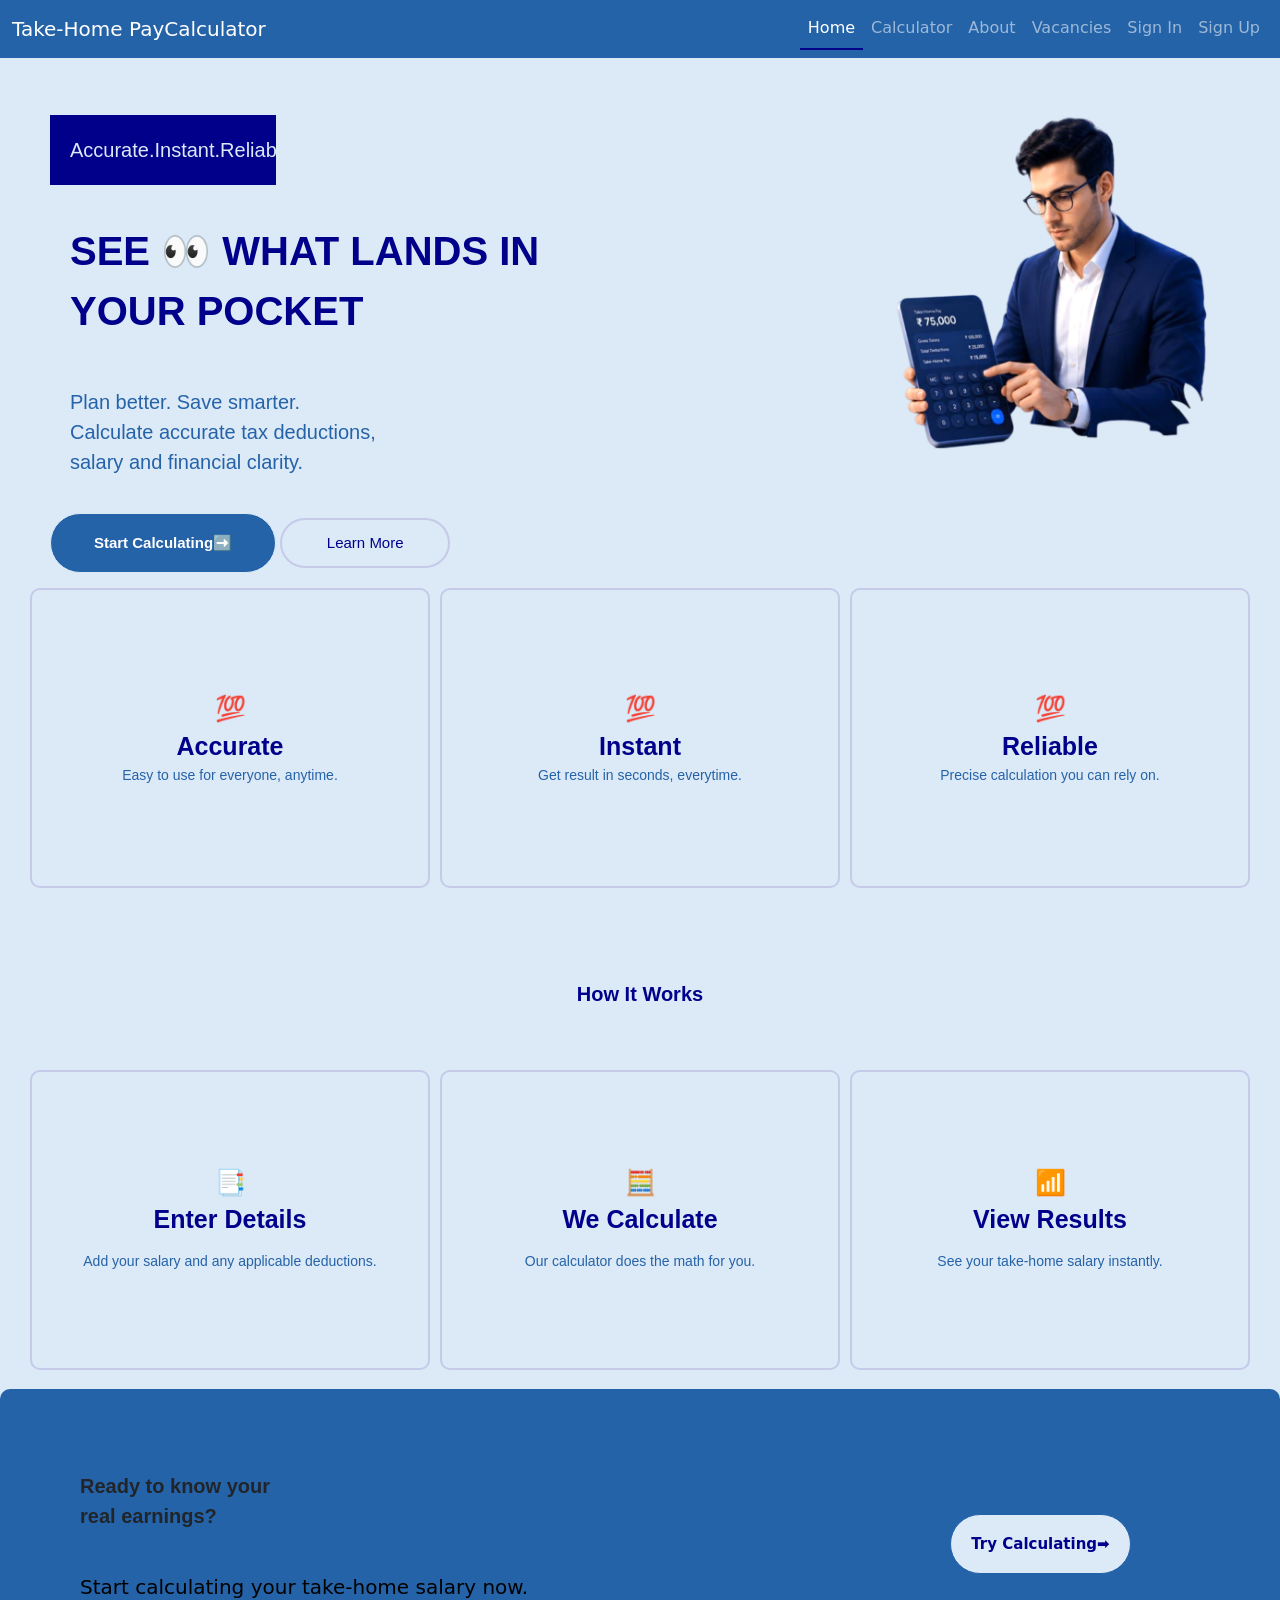
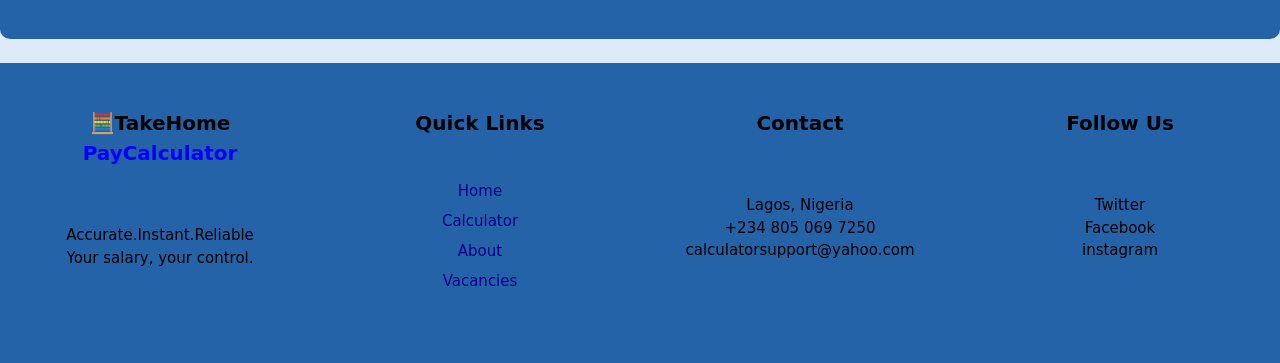
==== index.html @ af8a1afa "first commit" ====
<!doctype html>
<html lang="en">
  <head>
    <meta charset="UTF-8" />
    <meta name="viewport" content="width=device-width, initial-scale=1.0" />
    <title>Calculator</title>
   <link rel="stylesheet" href="css/bootstrap.css">
    <link rel="stylesheet" href="css/style.css" />
  </head>
  <body class="home-page">
    
    <nav class="navbar navbar-expand-lg sticky-top" style="background-color: #2563a8;" data-bs-theme="dark">
      <div class="container-fluid">
        <a class="navbar-brand" href="index.html">Take-Home PayCalculator</a>

        <button class="navbar-toggler" type="button" data-bs-toggle="collapse" data-bs-target="#navbarNavAltMarkup" aria-controls="navbarNavAltMarkup" aria-expanded="false" aria-label="Toggle navigation">
          <span class="navbar-toggler-icon"></span>
        </button>

        <div class="collapse navbar-collapse" id="navbarNavAltMarkup">
          <div class="navbar-nav ms-auto">
            <a class="nav-link active" aria-current="page" href="index.html" class="active">Home</a>
            <a class="nav-link" href="Calculator.html">Calculator</a>
            <a class="nav-link" href="About.html">About</a>
            <a class="nav-link" href="Vacancies.html">Vacancies</a>
            <a class="nav-link" data-bs-toggle="modal" data-bs-target="#signin">Sign In</a>
            <a class="nav-link" data-bs-toggle="modal" data-bs-target="#signup">Sign Up</a>
          </div>
        </div>
      </div>
    </nav>

    <!-- Modal 1 -->
    <div class="modal fade" id="signin" data-bs-backdrop="static" data-bs-keyboard="false" tabindex="-1" aria-labelledby="staticBackdropLabel" aria-hidden="true">
      <div class="modal-dialog modal-dialog-centered modal-lg modal-dialog-scrollable">
        <div class="modal-content">
          <div class="modal-header">
            <h1 class="modal-title fs-5" id="staticBackdropLabel">Sign In</h1>
            <button type="button" class="btn-close" data-bs-dismiss="modal" aria-label="Close"></button>
          </div>
          <div class="modal-body">
            <div class="login-container">
              <div class="video">
                <video autoplay muted loop playsinline>
                  <source src="/images/calculator-video.mp4" type="video/mp4" />
                </video>
              </div>
              <div class="login">
                <div class="texts">
                  <img
                    src="images/new-calculator.png"
                    style="height: 120px; display: block; width: 100px"
                    alt="Calculator image"
                  />
                  <h4 style="color: white; margin-top: -5px;">Welcome to our Platform!!!</h4>
                  
                  <input type="Email" placeholder="Email address" />
                  <input type="password" placeholder="password" />
                  <div class="remember">
                    <label><input type="checkbox"/>Remember me</label>
                    <a href="#">Forgot password</a>
                  </div>
                  <button style="width:100%;padding:9px; background-color: blue;border-radius:9px; border: 1px solid #000b2c; color: white; font-weight: bold;">Sign In</button>
                  <p style="color: gray; font-size: 13px; margin: 10px">OR</p>
                  <button style="background-color: #000b2c; color: white;border: 1px solid blue;border-radius: 9px;;
                padding:9px;">Continue with Google</button>
                  
                </div>
              </div>
            </div>
          </div>
        </div>
      </div>
    </div>
  
   <!-- modal 2 -->
<div class="modal fade" id="signup" data-bs-backdrop="static" data-bs-keyboard="false" tabindex="-1" aria-labelledby="staticBackdropLabel" aria-hidden="true">
      <div class="modal-dialog modal-dialog-centered modal-lg modal-dialog-scrollable">
        <div class="modal-content">
          <div class="modal-header">
            <h1 class="modal-title fs-5" id="staticBackdropLabel">Sign Up</h1>
            <button type="button" class="btn-close" data-bs-dismiss="modal" aria-label="Close"></button>
          </div>
          <div class="modal-body">
            <div class="login-container">
              <div class="video">
                <video autoplay muted loop playsinline>
                  <source src="images/calculator-video.mp4" type="video/mp4" />
                </video>
              </div>
              <div class="login">
                <div class="texts">
                  <img
                    src="images/new-calculator.png"
                    style="height: 120px; display: block; width: 100px"
                    alt="Calculator image"
                  />
                  <h4 style="color: white; margin-top: -5px;">Welcome to our Platform!!!</h4>
                  
                  <input type="text" placeholder="Username" />
                  <input type="Email" placeholder="Email" />
                  <input type="password" placeholder="Password">
                  <button style="width:100%;padding:9px; background-color: blue;border-radius:9px; border: 1px solid #000b2c; color: white; font-weight: bold;">Create an account</button>
                  
                </div>
              </div>
            </div>
          </div>
        </div>
      </div>
    </div>
<!-- modal 2 ends above -->

    <br />
    <div id="Home" class="main-container">
      <div class="main-one">
        <p style="background-color:darkblue; color:#dce9f7;; width: 40%">
          Accurate.Instant.Reliable
        </p>
        <p style="font-size: 40px; color:darkblue; font-weight: bolder; text-align: left;">
          SEE 👀 WHAT LANDS IN YOUR POCKET
        </p>
        <p style="color:#2563a8;text-align:left; font-size:20px; margin-top:-10px;">
          Plan better. Save smarter. <br />Calculate accurate tax deductions,
          <br />
          salary and financial clarity.
        </p>
        <button type="submit" style="background-color:#2563a8; font-weight:bold; height:60px; width:40%;border-radius:30px; border: 1px solid#dce9f7;font-size: 15px;">
<a href="Calculator.html" style="color: white;">Start Calculating➡️</a>        </button>
        <button style="background-color:#dce9f7; border-radius:30px; height:50px;width:30%; border:2px solid #c5cae9;  font-size:15px;
" ><a href="About.html" style="color: darkblue;">Learn More</a></button>
      </div>
      <div class="main-two">
        <img src="images/calculatorman.png" width="100%" height="400px" alt="picture of a calculator" />
      </div>
    </div>
  <br><br>
    <!-- second griding -->
    <div class="carrier">
      <div class="Accurate">
        💯
        <div style="font-weight: bolder">Accurate</div>
        <div style="color:#2563a8; font-size:14px;">
          Easy to use for everyone, anytime.
      </div>
      </div>
      <div class="Accurate">
        💯 <div style="font-weight: bolder">Instant</div><div style="color:#2563a8;font-size:14px;">Get result
        in seconds, everytime.</div>
      </div>
      <div class="Accurate">
        💯<div style="font-weight: bolder">Reliable</div>
        <div style="color:#2563a8;font-size:14px;">
          Precise
        calculation you can rely on.
      </div>
      </div>
    </div>
    <!-- third griding -->
     <br><br><br><br>
    <p
      style="
        text-align: center;
        font-weight: bolder;
        font-family: Arial, sans-serif;
        color: darkblue;
      "
    >
      How It Works
    </p>
    <div class="carriage">
      <div class="Enter">
        📑<br /><span style="font-weight: bolder">Enter Details</span> <br /><span style="color:#2563a8;font-size:14px;">Add
        your salary and any applicable deductions.</span>
      </div>
      <div class="Enter">
        🧮<br /><span style="font-weight: bolder">We Calculate</span> <br />
        <span style="color:#2563a8;font-size:14px;">Our calculator does the math for you.</span>
      </div>
      <div class="Enter">
        📶<br /><span style="font-weight: bolder">View Results</span><br />
        <span style="color:#2563a8;font-size:14px;">See your take-home salary instantly.</span>
      </div>
    </div>
    <br />
    <!-- fourth griding -->
    <div class="fourth">
      <div class="Ready">
        <p
          style="
            font-weight: bold;
            text-align: left;
            font-size: 20px;
            font-family: Arial, sans-serif;
            margin-inline-start: 30px;
          "
        >Ready to know your <br>
          real earnings?
        </p><p style="color: black; text-align: center;text-align: left;margin-top: -15px; margin-inline-start:30px;">Start calculating your take-home salary now.</p>
      </div>
      <div>
        <button
          type="submit"
          style="
            color:#2563a8;
            background-color:#dce9f7;;
            border-radius: 35px;
            height:60px;
            width:40%;
            font-size: 15px;
            margin-top:100px;
            margin-inline-start: 300px;
            font-weight: bold;
            border: 1px solid #2563a8;
        
          "
        >
          <a href="Calculator.html">Try Calculating➡️</a>
        </button>
      </div>
    </div>
    <br />
    <!-- last for homepage -->
    <div class="last">
      <div class="last-one">
        <p style="font-weight:bold;">🧮TakeHome <span style="color: blue; font-weight: bold;">PayCalculator</span></p>
        <p style="font-size:15px;">Accurate.Instant.Reliable <br />Your salary, your control.</p>
      </div>
      <div class="last-one">
        <p style="font-weight: bold;">Quick Links</p>
        <span><a style="font-weight: lighter; font-size: 15px;" href="Home.html">Home</a><br />
        <a style="font-weight: lighter; font-size: 15px;" href="Calculator.html">Calculator</a><br>
        <a style="font-weight: lighter;font-size: 15px;" href="About.html">About</a> <br>
        <a style="font-weight: lighter; font-size: 15px;" href="Vacancies.html">Vacancies</a>
      </div>
      <div class="last-one">
        <p style="font-weight: bold;">Contact</p>
        <p style="font-size:15px;">Lagos, Nigeria <br />+234 805 069 7250 <br> calculatorsupport@yahoo.com</p>
      </div>
      <div class="last-one"><p style="font-weight:bolder;">Follow Us <br></p>
      <p style="font-size: 15px;">Twitter <br>Facebook <br> instagram</p></div>
    </div>

    <script src="js/bootstrap.js"></script>
  </body>
</html>
---- css/style.css ----
.home-page {
  background-color: #dce9f7;
}
.header {
  padding: 5px 0;
  align-items: center;
  border: 1px solid lightgray;
  border-top: 1px;
  border-left: 1px;
  border-right: 1px;
}
.nav-container {
  display: flex;
}
.home {
  font-size: bold;
  font-family: Arial, sans-serif;
  color: darkblue;
  padding: 25px;
}
.link-gang {
  list-style: none;
  display: flex;
  gap: 30px;
  margin-top: 0;
  margin-left: auto;
  font-family: Arial, sans-serif;
  font-weight: bolder;
  font-size: 20px;
  padding: 25px;
}
a {
  text-decoration: none;
  color: darkblue;
}
.main-container {
  display: flex;
  margin-top: -17px;
  padding: 25px;
}
.main-one {
  height: 400px;
  width: 50%;
  font-family: Arial, Helvetica, sans-serif;
  text-align: left;
  padding: 25px;
}
.main-two {
  width: 50%;
  height: 400px;
  align-content: center;
  display: flex;
  justify-content: center;
  border-top-left-radius: 800px;
  border-bottom-left-radius: 800px;
  margin-top: -20px;
  padding: 25px;
}
.carrier {
  height: 300px;
  width: 100%;
  display: flex;
  text-align: center;
  padding: 25px;
  font-size: 25px;
}
.Accurate {
  height: 300px;
  width: 33%;
  margin-inline: 5px;
  border-radius: 10px;
  font-family: Arial, sans-serif;
  border: 2px solid #c5cae9;
  color: darkblue;
  align-content: center;
}
.carriage {
  height: 300px;
  width: 100%;
  display: flex;
  text-align: center;
  padding: 25px;
  font-size: 25px;
}
.Enter {
  height: 300px;
  width: 33%;
  margin-inline: 5px;
  font-family: Arial, sans-serif;
  border-radius: 10px;
  border: 2px solid #c5cae9;
  color: darkblue;
  align-content: center;
}
.fourth {
  height: 250px;
  width: 100%;
  background-color: #2563a8;
  display: flex;
  border-radius: 10px;
  padding: 25px;
  margin-top: 20px;
}
.Ready {
  height: 250px;
  width: 50%;
  margin-inline: 5px;
  text-align: center;
  margin: 5px;
  align-content: center;
}
.last {
  height: 300px;
  width: 100%;
  display: flex;
  text-align: center;
}
.last-one {
  height: 300px;
  width: 25%;
  background-color: #2563a8;
  color: black;
  padding: 25px;
  font-size: 20px;
}
/* calculator */
.calculator-page {
  background-color: #0a1628;
  background-image:
    radial-gradient(
      ellipse 80% 60% at 20% 10%,
      rgba(26, 86, 219, 0.35) 0%,
      transparent 60%
    ),
    radial-gradient(
      ellipse 60% 50% at 80%,
      rgba(59, 130, 246, 0.2) 0%,
      transparent 55%
    ),
    radial-gradient(
      ellipse 40% 40% at 50%,
      rgba(13, 45, 107, 0.8) 0%,
      transparent 70%
    );
}
.cal {
  background-color: darkblue;
  display: flex;
}
.page-two {
  width: 100%;
  color: white;
  text-align: center;
  font-weight: bolder;
}
.details {
  font-family: Arial, Helvetica, sans-serif;
  text-align: center;
}
.form-group {
  margin-bottom: 20px;
  width: 90%;
  margin: 45px;
}
.lab {
  font-weight: bold;
  color: gray;
  
}
input {
  padding: 20px;
  border: 1px solid #ccc;
  border-radius: 5px;
  font-size: 16px;
  background-color: lightgray;
  margin-top: 20px;
}
/* results */
.results {
  background-color: #0d1f3c;
  border: 1px solid rgba(59, 130, 246, 0.3);
  margin-left: 30px;
  margin-right: 30px;
  justify-items: center;
  justify-self: center;
}
.sub {
  display: flex;
  text-align: center;
  font-weight: bold;
  font-family: Arial, sans-serif;
  color: white;
  font-weight: bold;
  margin: 20px;
}

.two {
  height: 50px;
  width: 50%;
  color: #ffd700;
}
/* About-page */
.About-page {
    background:
        radial-gradient(
            circle at 50% 55%,
            rgba(0, 92, 255, 0.45) 0%,
            rgba(0, 56, 168, 0.25) 30%,
            transparent 60%
        ),
        linear-gradient(
            135deg,
            #020024,
            #021B79,
            #0038A8
        );
}
.About-head {
  padding: 20px 0;
  align-items: center;
}
.aboutText {
  color: #d6e8ff;
  font-family: Arial, Helvetica, sans-serif;
}
.cont {
  display: flex;
}

.active {
  border-bottom: 2px solid darkblue;
}
p {
  text-align: center;
  font-weight: lighter;
  margin-top: auto;
  font-size: 20px;
  padding: 20px;
}

.How {
  height: 300px;
  width: 90%;
  display: flex;
  font-size: 20px;
  align-items: center;
  text-align: center;
  justify-self: center;
}
.process {
  height: 300px;
  width: 25%;
  color: #d6e8ff;
  border: 1px solid darkblue;
  align-content: center;
  border-radius: 25px;
}
.third-section{
  height: 300px;
  width:100%;
  display: flex;
  padding: 25px;
}
.who{
height: 300px;
width: 50%;
padding: 35px;
font-weight: bold;
padding: 25px;
color:#d6e8ff;
}
.aboutFinal{
  height: 100px;
  background-color:darkblue;
  width:100%;
  display: flex;
  
}
.aboutLast{
  height: 100px;
  width: 50%;
  color: #d6e8ff;
  padding: 25px;
  font-weight: bold;
  font-size:17px;
}
/* login-page */
.login-page {
  background-color: #dce9f7;
}
.login-container {
  height: 550px;
  width: 900px;
  max-width: 100%;
  display: flex;
  justify-content: center;
  align-items: center;
}
.video {
  height: 550px;
  width: 40%;
}
.video video {
  width: 100%;
  height: 100%;
  object-fit: cover;
}
.login {
  height: 550px;
  width: 60%;
  background-image: url("loginBackground.jpeg");
  display: flex;
  flex-direction: column;
  align-items: center;
  justify-content: flex-start;
}
.texts {
  height: auto;
  min-height: 400px;
  padding: 40px;
  width: 80%;
  margin: 20px auto;
  border-radius: 20px;
  border: 1px solid blue;
  background-color: #000b2c;
  display: flex;
  flex-direction: column;
  align-items: center;
  justify-content: center;
  padding: 30px 20px;
}

input {
  background-color: #000b2c;
  color: white;
  border: 1px solid blue;
  border-radius: 9px;
  width: 100%;
  margin-bottom: 10px;
}
.remember {
  display: flex;
  justify-content: space-between;
  
  width: 100%;
}
.remember a {
  color: #4a90ff;
  text-decoration: none;
  font-size: 14px;
}
.remember label {
  display: flex;
  align-items: center;
  color: gray;
  font-size: 14px;
}
.signUp {
  font-size: 15px;
  color: gray;
}
/* Vacancy page */
.Vacancy-page {
  background: linear-gradient(
    135deg,
    #0f1f4b 0%,
    #1e3a8a 35%,
    #2563eb 70%,
    #3b82f6 100%
  );
}
.job-container {
  height: 400px;
  width: 100%;
  padding: 20px;
}
.job-page {
  display: flex;
  height: 300px;
  width: 100%;
  display: flex;
}
.job-one {
  height: 300px;
  width: 50%;
}
.job-two {
  height: 200px;
  padding: 25px;
  width: 50%;
}
.job-search {
  height: 300px;
  width: 100%;
  display: flex;
  text-align: center;
  padding: 100px;
}
.search {
  height: 200px;
  width: 100%;
  align-content: center;
  background-color: linear-gradient(135deg, #1e4d8f, #2d6cdf);
}
.vac-input {
  height: 60px;
  width: 75%;
  border-radius: 10px;
  background-color: #d6e8ff;
}
.vac-label {
  color: #d6e8ff;
  padding: 10px;
}
.jobLink {
  color: #d6e8ff;
  height: 200px;
  width: 100%;
  font-weight: bold;
  border: 1px blue;
}
.one {
  height: 100px;
  width: 100%;
}
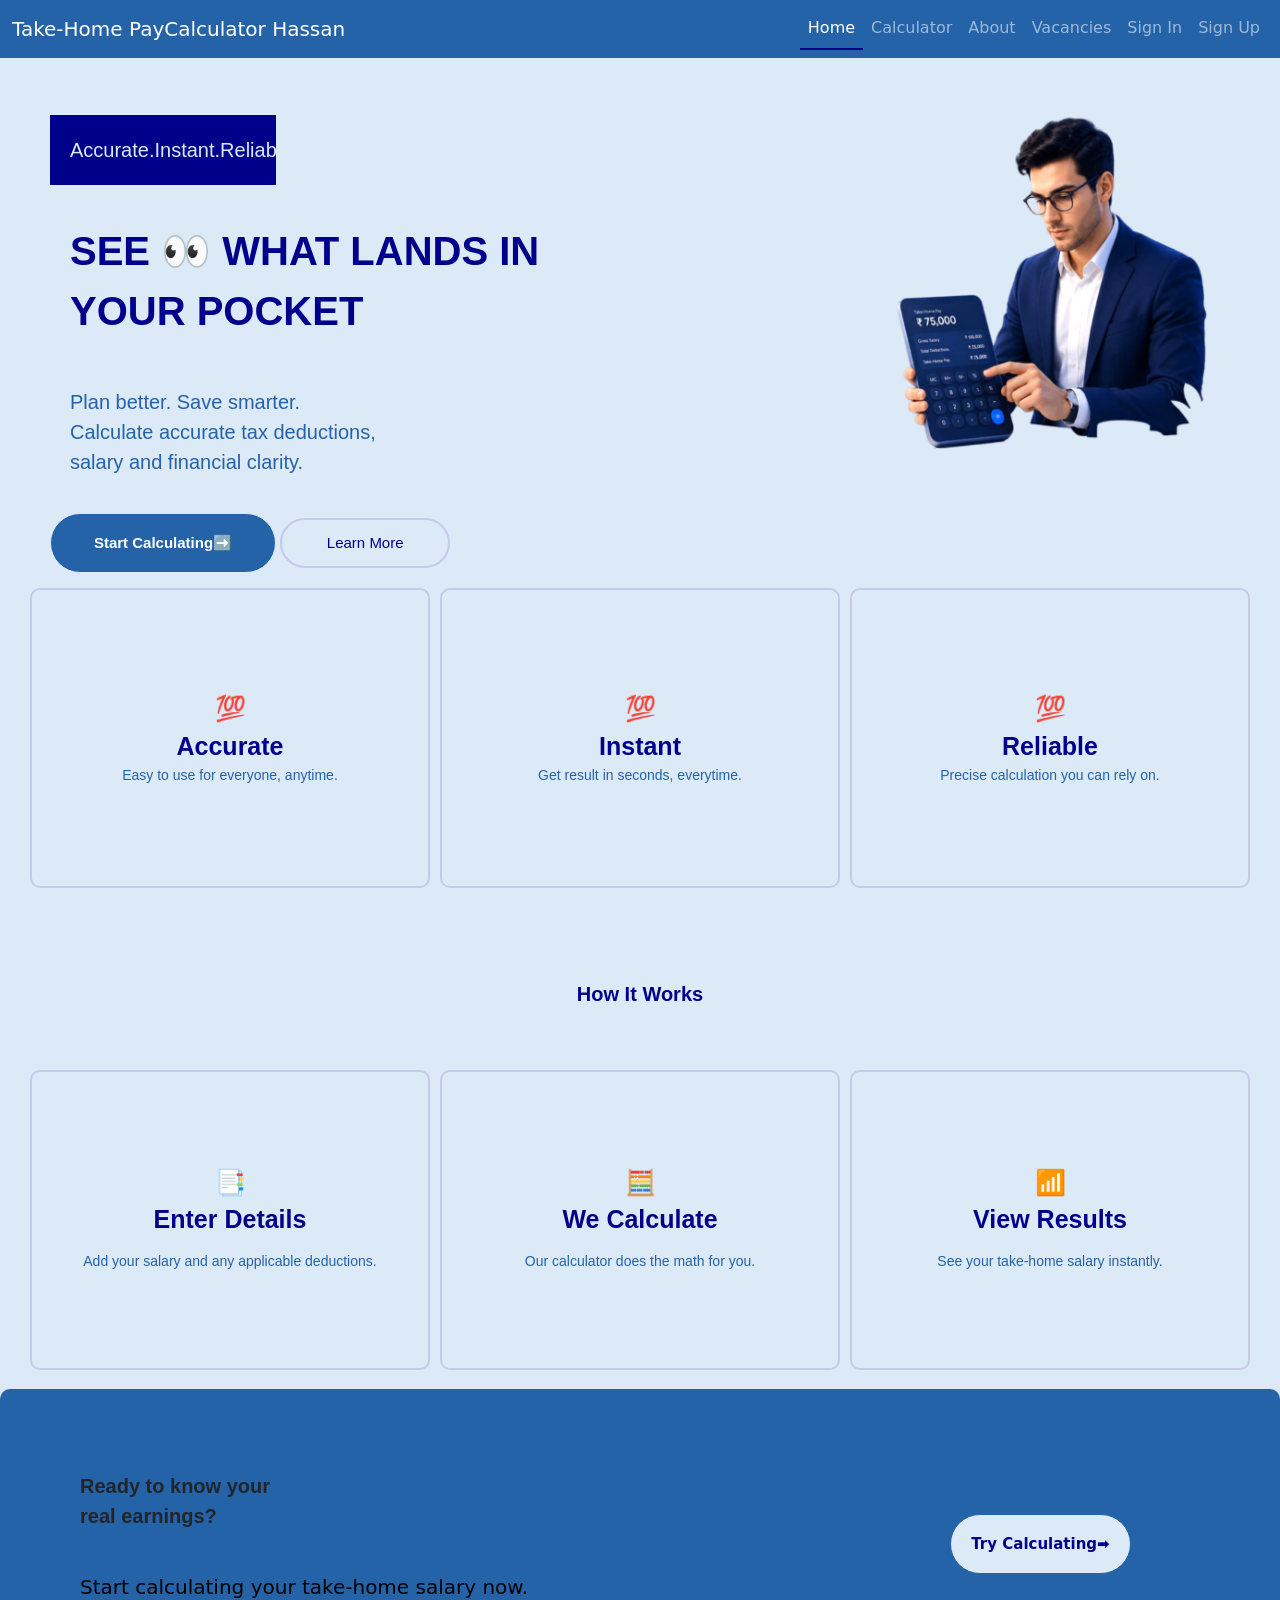
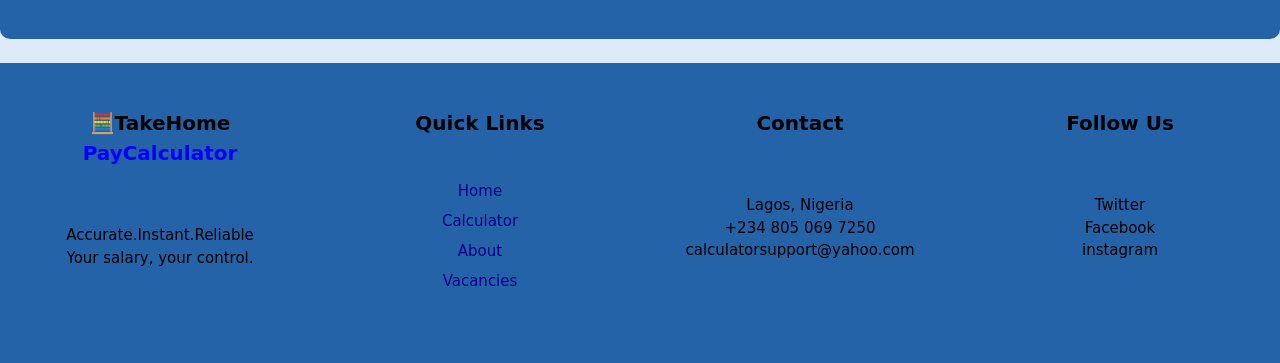
==== commit d457dff0: "commit name" ====
--- a/index.html
+++ b/index.html
@@ -11,7 +11,7 @@
     
     <nav class="navbar navbar-expand-lg sticky-top" style="background-color: #2563a8;" data-bs-theme="dark">
       <div class="container-fluid">
-        <a class="navbar-brand" href="index.html">Take-Home PayCalculator</a>
+        <a class="navbar-brand" href="index.html">Take-Home PayCalculator Hassan</a>
 
         <button class="navbar-toggler" type="button" data-bs-toggle="collapse" data-bs-target="#navbarNavAltMarkup" aria-controls="navbarNavAltMarkup" aria-expanded="false" aria-label="Toggle navigation">
           <span class="navbar-toggler-icon"></span>
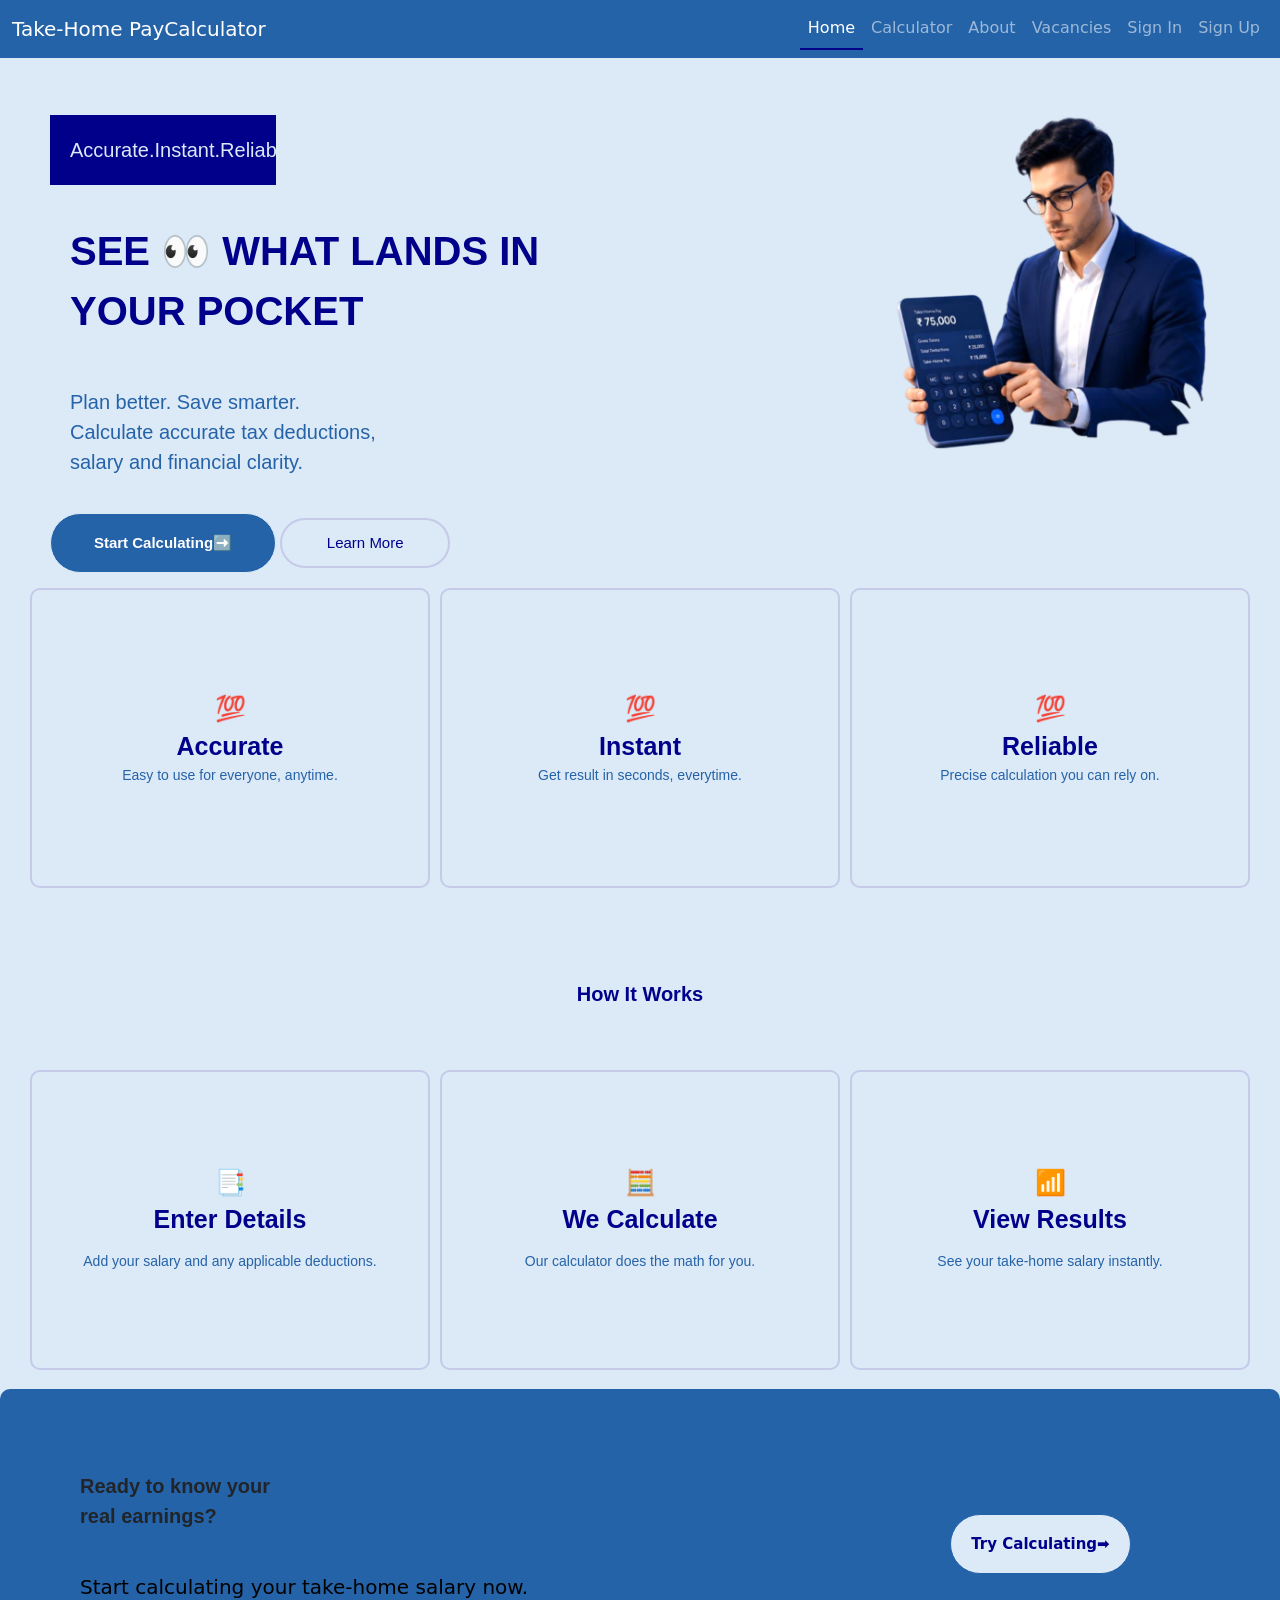
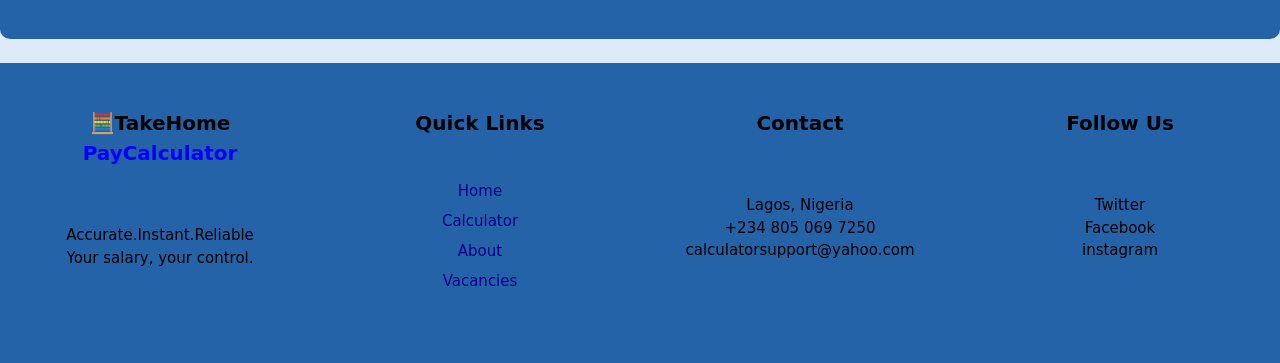
==== commit 72736875: "remove name" ====
--- a/index.html
+++ b/index.html
@@ -11,7 +11,7 @@
     
     <nav class="navbar navbar-expand-lg sticky-top" style="background-color: #2563a8;" data-bs-theme="dark">
       <div class="container-fluid">
-        <a class="navbar-brand" href="index.html">Take-Home PayCalculator Hassan</a>
+        <a class="navbar-brand" href="index.html">Take-Home PayCalculator </a>
 
         <button class="navbar-toggler" type="button" data-bs-toggle="collapse" data-bs-target="#navbarNavAltMarkup" aria-controls="navbarNavAltMarkup" aria-expanded="false" aria-label="Toggle navigation">
           <span class="navbar-toggler-icon"></span>
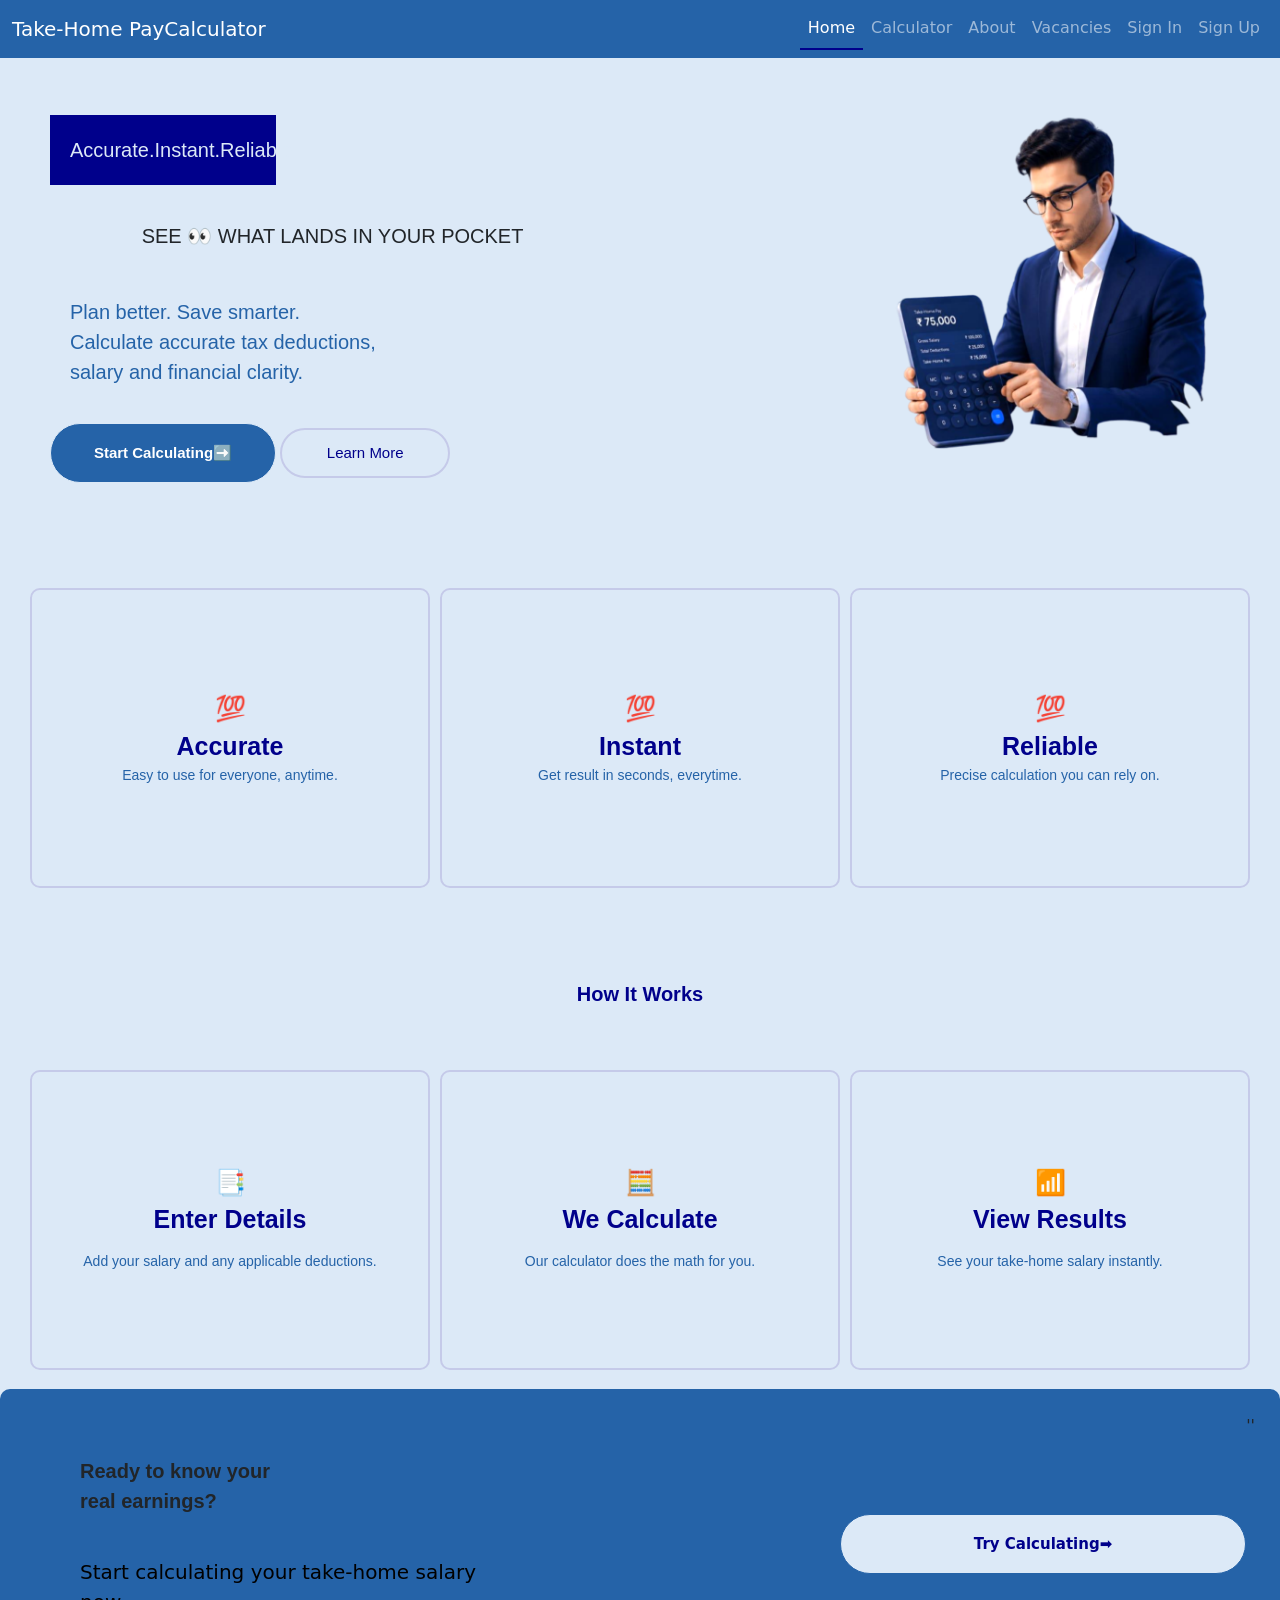
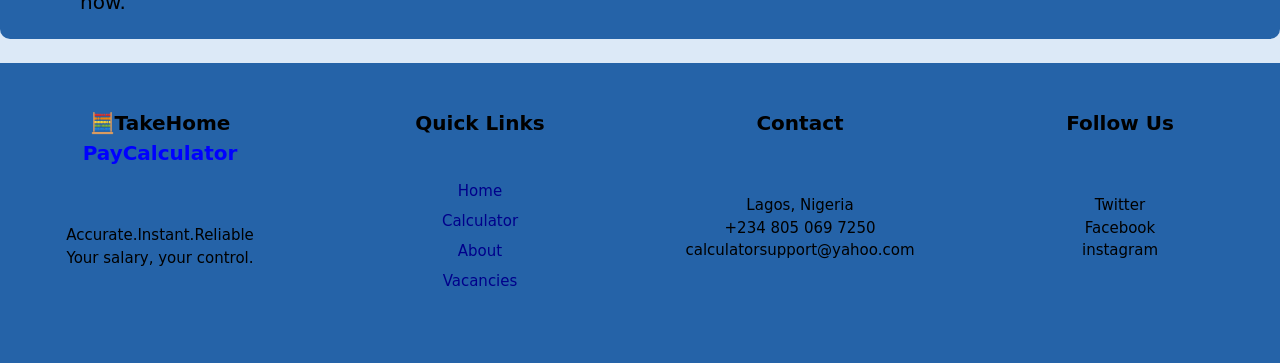
==== commit 15eb1ad6: "mobile resposive" ====
--- a/index.html
+++ b/index.html
@@ -114,10 +114,10 @@
     <br />
     <div id="Home" class="main-container">
       <div class="main-one">
-        <p style="background-color:darkblue; color:#dce9f7;; width: 40%">
+        <p class="slogan" >
           Accurate.Instant.Reliable
         </p>
-        <p style="font-size: 40px; color:darkblue; font-weight: bolder; text-align: left;">
+        <p class="eyes">
           SEE 👀 WHAT LANDS IN YOUR POCKET
         </p>
         <p style="color:#2563a8;text-align:left; font-size:20px; margin-top:-10px;">
@@ -196,28 +196,17 @@
           "
         >Ready to know your <br>
           real earnings?
-        </p><p style="color: black; text-align: center;text-align: left;margin-top: -15px; margin-inline-start:30px;">Start calculating your take-home salary now.</p>
-      </div>
-      <div>
+        </p>
+        <p class="ready-b">Start calculating your take-home salary now.</p>
+      </div>
+      
         <button
           type="submit"
-          style="
-            color:#2563a8;
-            background-color:#dce9f7;;
-            border-radius: 35px;
-            height:60px;
-            width:40%;
-            font-size: 15px;
-            margin-top:100px;
-            margin-inline-start: 300px;
-            font-weight: bold;
-            border: 1px solid #2563a8;
+          class="button">
         
-          "
-        >
           <a href="Calculator.html">Try Calculating➡️</a>
         </button>
-      </div>
+      ''
     </div>
     <br />
     <!-- last for homepage -->
--- a/css/style.css
+++ b/css/style.css
@@ -17,6 +17,29 @@
   font-family: Arial, sans-serif;
   color: darkblue;
   padding: 25px;
+}
+.button{
+  color:#2563a8;
+            background-color:#dce9f7;;
+            border-radius: 35px;
+            height:60px;
+            width:40%;
+            font-size: 15px;
+            margin-top:100px;
+            margin-inline-start: 300px;
+            font-weight: bold;
+            border: 1px solid #2563a8;
+}
+.slogan{
+background-color:darkblue; 
+color:#dce9f7; 
+width: 40%;
+}
+.ready-b{
+  color: black; 
+  text-align: left;
+  margin-top: -15px; 
+  margin-inline-start:30px;
 }
 .link-gang {
   list-style: none;
@@ -82,6 +105,8 @@
   padding: 25px;
   font-size: 25px;
 }
+
+
 .Enter {
   height: 300px;
   width: 33%;
@@ -156,11 +181,11 @@
 .details {
   font-family: Arial, Helvetica, sans-serif;
   text-align: center;
-}
-.form-group {
-  margin-bottom: 20px;
-  width: 90%;
-  margin: 45px;
+  padding: 16px;
+}
+.calculator-page .form-group {
+  width: min(100%, 560px);
+  margin: 0 auto 20px;
 }
 .lab {
   font-weight: bold;
@@ -175,29 +200,79 @@
   background-color: lightgray;
   margin-top: 20px;
 }
+.calculator-page input {
+  box-sizing: border-box;
+  width: 100%;
+  max-width: 100%;
+}
 /* results */
 .results {
   background-color: #0d1f3c;
   border: 1px solid rgba(59, 130, 246, 0.3);
-  margin-left: 30px;
-  margin-right: 30px;
+  box-sizing: border-box;
+  width: min(calc(100% - 48px), 760px);
+  margin: 0 auto;
+  padding: 12px 24px;
   justify-items: center;
   justify-self: center;
 }
 .sub {
   display: flex;
+  align-items: center;
+  justify-content: space-between;
+  gap: 16px;
   text-align: center;
   font-weight: bold;
   font-family: Arial, sans-serif;
   color: white;
   font-weight: bold;
-  margin: 20px;
+  margin: 20px 0;
 }
 
 .two {
-  height: 50px;
-  width: 50%;
+  min-width: 0;
+  flex: 0 1 auto;
   color: #ffd700;
+  overflow-wrap: anywhere;
+  text-align: right;
+}
+
+@media (max-width: 576px) {
+  .calculator-page .navbar-brand {
+    white-space: normal;
+    font-size: 1rem;
+  }
+
+  .calculator-page .details > p:first-child {
+    font-size: 30px !important;
+    padding: 12px 0;
+  }
+
+  .calculator-page .results {
+    width: calc(100% - 24px);
+    padding: 12px 16px;
+  }
+
+  .calculator-page .results > p {
+    font-size: 22px !important;
+    padding: 12px 0;
+  }
+
+  .calculator-page .sub {
+    flex-direction: column;
+    align-items: stretch;
+    gap: 8px;
+    font-size: 14px;
+  }
+
+  .calculator-page .two {
+    white-space: nowrap;
+    text-align: center;
+  }
+
+  .calculator-page .calculation {
+    max-width: 100%;
+  }
 }
 /* About-page */
 .About-page {
@@ -423,3 +498,469 @@
   height: 100px;
   width: 100%;
 }
+
+
+@media (max-width: 768px) {
+  .home-page .main-container {
+    flex-direction: column;
+  }
+  .home-page .main-one,
+  .home-page .main-two {
+    width: 100%;
+    height: auto;
+  }
+  .home-page .main-one > button {
+    width: auto !important;
+    max-width: 100%;
+    padding: 0 12px;
+  }
+  .home-page .carrier,
+  .home-page .carriage {
+    flex-direction: column;
+    height: auto;
+  }
+  .home-page .Accurate,
+  .home-page .Enter {
+    width: 100%;
+    margin-inline: 0;
+    margin-bottom: 20px;
+  }
+  .home-page .carriage {
+    padding: 16px;
+  }
+  .home-page .Enter {
+    height: auto;
+    min-height: 180px;
+    padding: 24px;
+  }
+  .home-page .fourth {
+    height: auto;
+    flex-direction: column;
+    padding: 20px;
+  }
+  .home-page .Ready {
+    width: 100%;
+    height: auto;
+    margin: 0;
+  }
+  .home-page .fourth .Ready p {
+    margin-inline-start: 0;
+  }
+  .home-page .ready-b {
+    margin: 0;
+  }
+  .home-page .button {
+    display: block;
+    width: min(100%, 240px);
+    margin: 16px auto 0;
+  }
+  .home-page .last {
+    height: auto;
+    flex-wrap: wrap;
+  }
+  .home-page .last-one {
+    box-sizing: border-box;
+    width: 50%;
+    height: auto;
+    min-width: 0;
+    padding: 16px;
+    overflow-wrap: anywhere;
+  }
+  .home-page .slogan {
+    width: 100%;
+  }
+  .home-page .eyes {
+    font-size: 20px;
+    color: darkblue;
+    font-weight: bolder;
+    text-align: left;
+  }
+}
+
+@media (max-width: 480px) {
+  .home-page .last-one {
+    width: 100%;
+  }
+}
+
+/* About page */
+.About-page {
+  min-height: 100vh;
+  background-color: #081a32;
+  background-image:
+    radial-gradient(ellipse at 85% 10%, rgba(27, 101, 150, 0.28), transparent 38%),
+    linear-gradient(145deg, #081a32, #0c2541 58%, #12304c);
+  color: #e6eef8;
+}
+
+.about-content {
+  width: min(100% - 40px, 1080px);
+  margin: 0 auto;
+  padding: 48px 0;
+}
+
+.about-intro {
+  max-width: 760px;
+  padding: 28px 0 64px;
+}
+
+.about-kicker {
+  margin: 0 0 12px;
+  padding: 0;
+  color: #74d3c5;
+  font-size: 13px;
+  font-weight: 700;
+  text-align: left;
+}
+
+.about-intro h1 {
+  margin: 0 0 20px;
+  color: #fff;
+  font-size: 48px;
+  line-height: 1.1;
+}
+
+.about-intro p:not(.about-kicker) {
+  max-width: 680px;
+  margin: 0 0 14px;
+  padding: 0;
+  color: #c5d5e8;
+  font-size: 18px;
+  line-height: 1.65;
+  text-align: left;
+}
+
+.about-intro .about-lead {
+  color: #fff;
+  font-size: 22px;
+}
+
+.about-process {
+  padding: 34px 0 48px;
+  border-top: 1px solid rgba(198, 219, 241, 0.2);
+}
+
+.section-heading h2,
+.who h2 {
+  margin: 0;
+  color: #fff;
+  font-size: 28px;
+}
+
+.process-grid {
+  display: grid;
+  grid-template-columns: repeat(4, minmax(0, 1fr));
+  gap: 14px;
+  margin: 24px 0 0;
+  padding: 0;
+  list-style: none;
+}
+
+.About-page .process {
+  box-sizing: border-box;
+  width: auto;
+  height: auto;
+  min-height: 220px;
+  padding: 22px;
+  border: 1px solid rgba(198, 219, 241, 0.2);
+  border-radius: 8px;
+  background: rgba(16, 45, 72, 0.72);
+  color: #e6eef8;
+  text-align: left;
+}
+
+.process-number {
+  display: block;
+  margin-bottom: 28px;
+  color: #74d3c5;
+  font-size: 14px;
+  font-weight: 700;
+}
+
+.About-page .process h3 {
+  margin: 0 0 10px;
+  color: #fff;
+  font-size: 18px;
+}
+
+.About-page .process p {
+  margin: 0;
+  padding: 0;
+  color: #c5d5e8;
+  font-size: 15px;
+  line-height: 1.55;
+  text-align: left;
+}
+
+.about-details {
+  display: grid;
+  grid-template-columns: repeat(2, minmax(0, 1fr));
+  gap: 40px;
+  padding: 36px 0 42px;
+  border-top: 1px solid rgba(198, 219, 241, 0.2);
+}
+
+.About-page .who {
+  width: auto;
+  height: auto;
+  padding: 0;
+  color: #c5d5e8;
+  font-weight: 400;
+}
+
+.About-page .who h2 {
+  margin-bottom: 16px;
+  font-size: 22px;
+}
+
+.About-page .who ul {
+  margin: 0;
+  padding-left: 20px;
+  line-height: 1.8;
+}
+
+.About-page .aboutFinal {
+  display: flex;
+  align-items: center;
+  justify-content: space-between;
+  gap: 24px;
+  width: 100%;
+  height: auto;
+  margin-top: 8px;
+  padding: 24px 28px;
+  border: 1px solid rgba(116, 211, 197, 0.32);
+  border-radius: 8px;
+  background: rgba(12, 45, 67, 0.9);
+}
+
+.About-page .aboutLast {
+  width: auto;
+  height: auto;
+  padding: 0;
+  color: #e6eef8;
+  font-size: 16px;
+}
+
+.aboutLast p {
+  margin: 0;
+  padding: 0;
+  text-align: left;
+}
+
+.about-cta {
+  display: inline-flex;
+  align-items: center;
+  justify-content: center;
+  gap: 10px;
+  min-height: 48px;
+  padding: 0 18px;
+  border-radius: 5px;
+  background: #74d3c5;
+  color: #081a32;
+  font-weight: 700;
+  white-space: nowrap;
+}
+
+.about-cta:hover {
+  color: #081a32;
+  background: #9ae5d9;
+}
+
+/* Vacancy page */
+.Vacancy-page .job-container {
+  box-sizing: border-box;
+  width: min(100%, 1240px);
+  height: auto;
+  margin: 0 auto;
+  padding: 32px 24px;
+}
+
+.Vacancy-page .job-page {
+  align-items: center;
+  gap: 28px;
+  height: auto;
+  min-height: 280px;
+}
+
+.Vacancy-page .job-one,
+.Vacancy-page .job-two {
+  box-sizing: border-box;
+  min-width: 0;
+  height: auto;
+}
+
+.Vacancy-page .job-one {
+  flex: 1;
+}
+
+.Vacancy-page .job-two {
+  display: flex;
+  flex: 1;
+  align-items: center;
+  justify-content: center;
+  padding: 16px;
+}
+
+.Vacancy-page .job-two img {
+  display: block;
+  width: 100% !important;
+  max-height: 300px;
+  height: auto !important;
+  border-radius: 8px;
+  object-fit: cover;
+}
+
+.Vacancy-page .job-one > p:first-child {
+  margin: 0 0 16px;
+  padding: 0;
+  color: #fff;
+  font-size: 32px;
+  line-height: 1.2;
+  text-align: left;
+}
+
+.Vacancy-page .job-one > p:first-child span {
+  color: #74d3c5 !important;
+}
+
+.Vacancy-page .job-one > p:nth-child(2) {
+  margin: 0 0 20px;
+  padding: 0;
+  color: #d6e8ff;
+  font-size: 17px;
+  line-height: 1.55;
+}
+
+.Vacancy-page .job-search {
+  display: grid;
+  grid-template-columns: repeat(4, minmax(0, 1fr));
+  align-items: end;
+  gap: 12px;
+  width: 100%;
+  height: auto;
+  padding: 20px 0;
+  text-align: left;
+}
+
+.Vacancy-page .search {
+  box-sizing: border-box;
+  min-width: 0;
+  height: auto;
+  padding: 14px;
+  border: 1px solid rgba(214, 232, 255, 0.2);
+  border-radius: 8px;
+  background: rgba(15, 31, 75, 0.68);
+}
+
+.Vacancy-page .vac-label {
+  display: block;
+  padding: 0 0 8px;
+  text-align: left;
+}
+
+.Vacancy-page .job-search input,
+.Vacancy-page .vac-input {
+  box-sizing: border-box;
+  width: 100%;
+  min-width: 0;
+}
+
+.Vacancy-page .job-search button {
+  width: 100% !important;
+  margin-top: 0 !important;
+}
+
+.Vacancy-page .jobLink {
+  height: auto;
+  min-height: 120px;
+}
+
+.Vacancy-page .jobLink > div {
+  box-sizing: border-box;
+}
+
+@media (max-width: 768px) {
+  .about-content {
+    width: calc(100% - 32px);
+    padding: 32px 0;
+  }
+
+  .about-intro {
+    padding: 12px 0 40px;
+  }
+
+  .about-intro h1 {
+    font-size: 38px;
+  }
+
+  .process-grid {
+    grid-template-columns: repeat(2, minmax(0, 1fr));
+  }
+
+  .Vacancy-page .job-container {
+    padding: 24px 16px;
+  }
+
+  .Vacancy-page .job-page {
+    flex-direction: column;
+    align-items: stretch;
+    gap: 4px;
+  }
+
+  .Vacancy-page .job-one,
+  .Vacancy-page .job-two {
+    width: 100%;
+  }
+
+  .Vacancy-page .job-one > p:first-child {
+    font-size: 28px;
+  }
+
+  .Vacancy-page .job-one > div {
+    flex-wrap: wrap;
+    justify-content: flex-start;
+    gap: 12px !important;
+  }
+
+  .Vacancy-page .job-one button {
+    max-width: 100%;
+  }
+
+  .Vacancy-page .job-two img {
+    max-height: 220px;
+  }
+
+  .Vacancy-page .job-search {
+    grid-template-columns: minmax(0, 1fr);
+    padding: 16px 0;
+  }
+
+  .Vacancy-page .jobLink {
+    min-height: 0;
+  }
+}
+
+@media (max-width: 480px) {
+  .process-grid,
+  .about-details {
+    grid-template-columns: minmax(0, 1fr);
+  }
+
+  .About-page .process {
+    min-height: 0;
+  }
+
+  .About-page .aboutFinal {
+    align-items: flex-start;
+    flex-direction: column;
+    padding: 20px;
+  }
+
+  .Vacancy-page .job-one > div > div {
+    max-width: 100%;
+  }
+}
+
+
+
+
